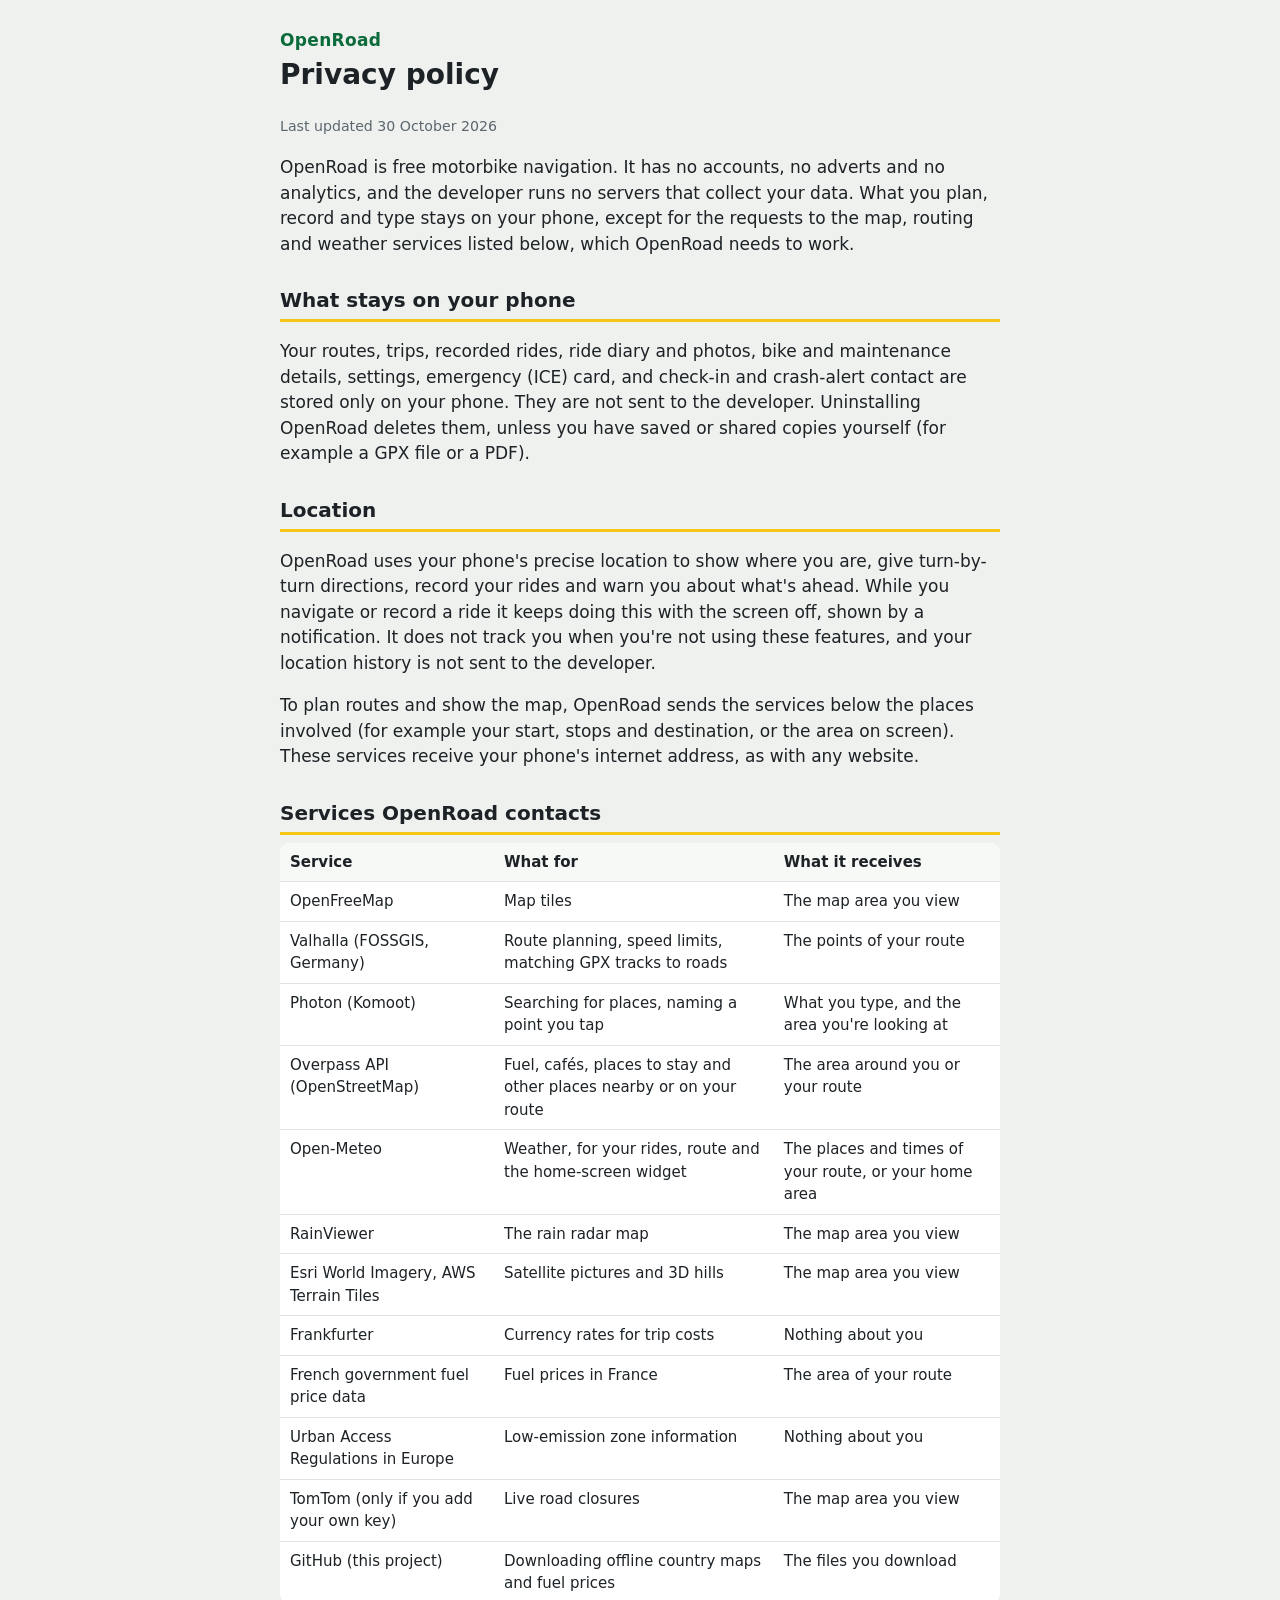
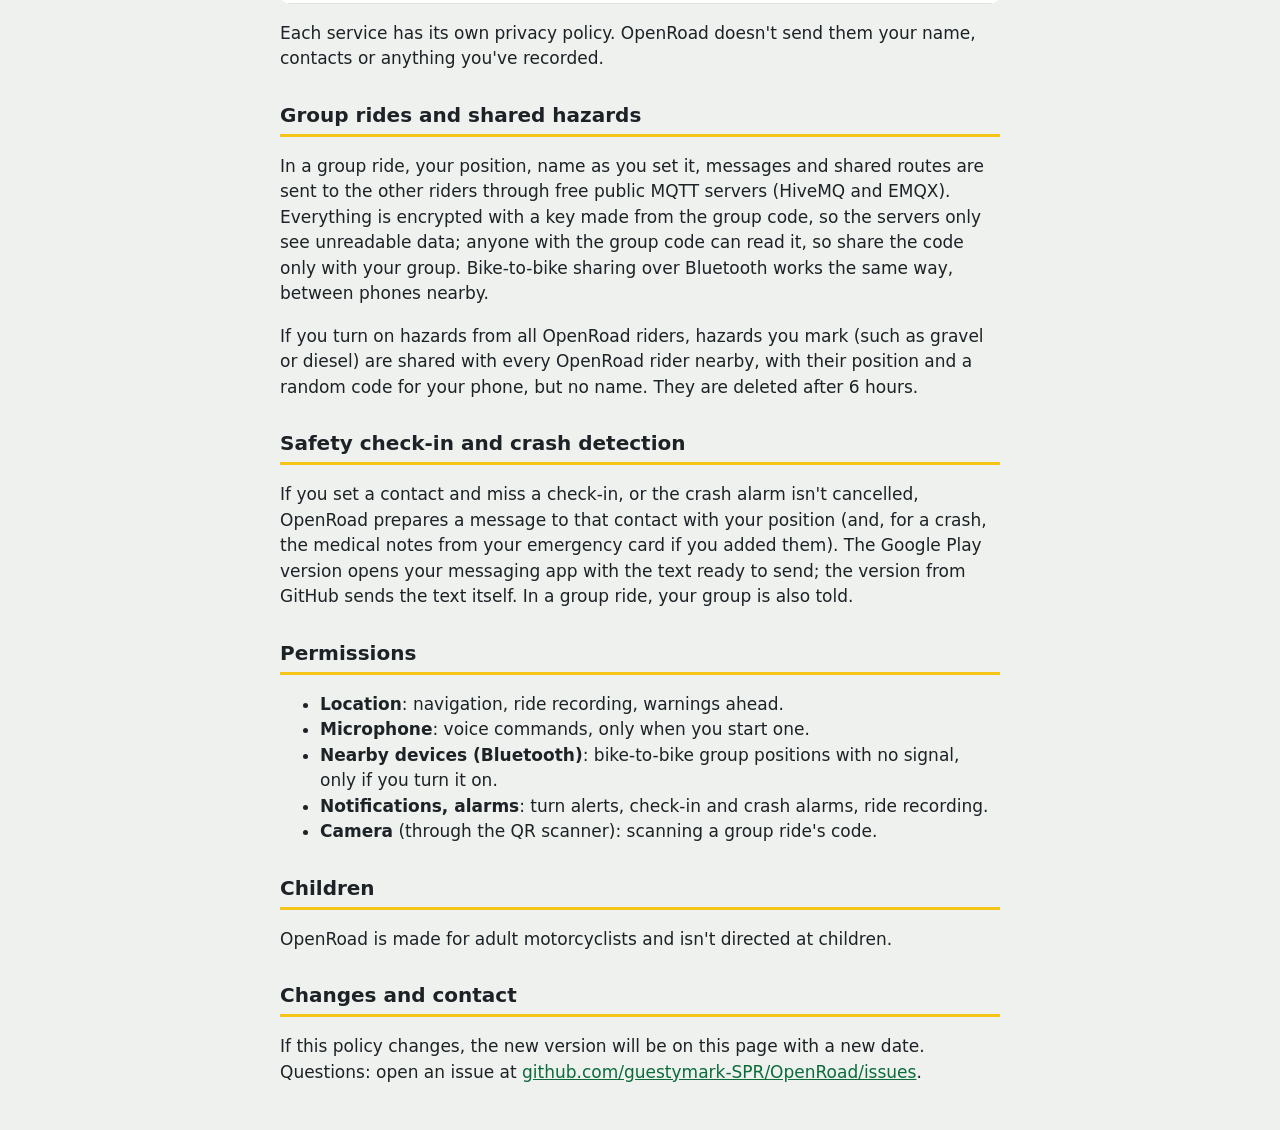
==== docs/privacy.html @ f7818fd6 "Google Play version: a play build alongside the GitHub one Play doesn't allow apps to install their " ====
<!doctype html>
<html lang="en"><head><meta charset="utf-8"><meta name="viewport" content="width=device-width,initial-scale=1">
<title>Privacy policy · OpenRoad</title>
<style>
:root{--g:#0b6b3a;--y:#f5c518;--ink:#1c2226;--bg:#eef1ee}
body{margin:0;font:17px/1.5 system-ui,-apple-system,"Segoe UI",Roboto,sans-serif;background:var(--bg);color:var(--ink)}
main{max-width:720px;margin:0 auto;padding:28px 18px}
h1{font-size:28px;margin:0 0 6px}h2{font-size:20px;margin:28px 0 8px;border-bottom:3px solid var(--y);padding-bottom:4px}
.brand{color:var(--g);font-weight:800;letter-spacing:.02em}
table{border-collapse:collapse;width:100%;background:#fff;border-radius:10px;overflow:hidden;font-size:15px}
th,td{text-align:left;padding:8px 10px;border-bottom:1px solid #dde3df;vertical-align:top}th{background:#f7f9f7}
small{color:#5c666e}a{color:var(--g)}
</style></head><body><main>
<div class="brand">OpenRoad</div>
<h1>Privacy policy</h1>
<p><small>Last updated 30 October 2026</small></p>

<p>OpenRoad is free motorbike navigation. It has no accounts, no adverts and no analytics, and the developer runs no servers that collect your data. What you plan, record and type stays on your phone, except for the requests to the map, routing and weather services listed below, which OpenRoad needs to work.</p>

<h2>What stays on your phone</h2>
<p>Your routes, trips, recorded rides, ride diary and photos, bike and maintenance details, settings, emergency (ICE) card, and check-in and crash-alert contact are stored only on your phone. They are not sent to the developer. Uninstalling OpenRoad deletes them, unless you have saved or shared copies yourself (for example a GPX file or a PDF).</p>

<h2>Location</h2>
<p>OpenRoad uses your phone's precise location to show where you are, give turn-by-turn directions, record your rides and warn you about what's ahead. While you navigate or record a ride it keeps doing this with the screen off, shown by a notification. It does not track you when you're not using these features, and your location history is not sent to the developer.</p>
<p>To plan routes and show the map, OpenRoad sends the services below the places involved (for example your start, stops and destination, or the area on screen). These services receive your phone's internet address, as with any website.</p>

<h2>Services OpenRoad contacts</h2>
<table>
<tr><th>Service</th><th>What for</th><th>What it receives</th></tr>
<tr><td>OpenFreeMap</td><td>Map tiles</td><td>The map area you view</td></tr>
<tr><td>Valhalla (FOSSGIS, Germany)</td><td>Route planning, speed limits, matching GPX tracks to roads</td><td>The points of your route</td></tr>
<tr><td>Photon (Komoot)</td><td>Searching for places, naming a point you tap</td><td>What you type, and the area you're looking at</td></tr>
<tr><td>Overpass API (OpenStreetMap)</td><td>Fuel, cafés, places to stay and other places nearby or on your route</td><td>The area around you or your route</td></tr>
<tr><td>Open-Meteo</td><td>Weather, for your rides, route and the home-screen widget</td><td>The places and times of your route, or your home area</td></tr>
<tr><td>RainViewer</td><td>The rain radar map</td><td>The map area you view</td></tr>
<tr><td>Esri World Imagery, AWS Terrain Tiles</td><td>Satellite pictures and 3D hills</td><td>The map area you view</td></tr>
<tr><td>Frankfurter</td><td>Currency rates for trip costs</td><td>Nothing about you</td></tr>
<tr><td>French government fuel price data</td><td>Fuel prices in France</td><td>The area of your route</td></tr>
<tr><td>Urban Access Regulations in Europe</td><td>Low-emission zone information</td><td>Nothing about you</td></tr>
<tr><td>TomTom (only if you add your own key)</td><td>Live road closures</td><td>The map area you view</td></tr>
<tr><td>GitHub (this project)</td><td>Downloading offline country maps and fuel prices</td><td>The files you download</td></tr>
</table>
<p>Each service has its own privacy policy. OpenRoad doesn't send them your name, contacts or anything you've recorded.</p>

<h2>Group rides and shared hazards</h2>
<p>In a group ride, your position, name as you set it, messages and shared routes are sent to the other riders through free public MQTT servers (HiveMQ and EMQX). Everything is encrypted with a key made from the group code, so the servers only see unreadable data; anyone with the group code can read it, so share the code only with your group. Bike-to-bike sharing over Bluetooth works the same way, between phones nearby.</p>
<p>If you turn on hazards from all OpenRoad riders, hazards you mark (such as gravel or diesel) are shared with every OpenRoad rider nearby, with their position and a random code for your phone, but no name. They are deleted after 6 hours.</p>

<h2>Safety check-in and crash detection</h2>
<p>If you set a contact and miss a check-in, or the crash alarm isn't cancelled, OpenRoad prepares a message to that contact with your position (and, for a crash, the medical notes from your emergency card if you added them). The Google Play version opens your messaging app with the text ready to send; the version from GitHub sends the text itself. In a group ride, your group is also told.</p>

<h2>Permissions</h2>
<ul>
<li><b>Location</b>: navigation, ride recording, warnings ahead.</li>
<li><b>Microphone</b>: voice commands, only when you start one.</li>
<li><b>Nearby devices (Bluetooth)</b>: bike-to-bike group positions with no signal, only if you turn it on.</li>
<li><b>Notifications, alarms</b>: turn alerts, check-in and crash alarms, ride recording.</li>
<li><b>Camera</b> (through the QR scanner): scanning a group ride's code.</li>
</ul>

<h2>Children</h2>
<p>OpenRoad is made for adult motorcyclists and isn't directed at children.</p>

<h2>Changes and contact</h2>
<p>If this policy changes, the new version will be on this page with a new date. Questions: open an issue at <a href="https://github.com/guestymark-SPR/OpenRoad/issues">github.com/guestymark-SPR/OpenRoad/issues</a>.</p>
</main></body></html>
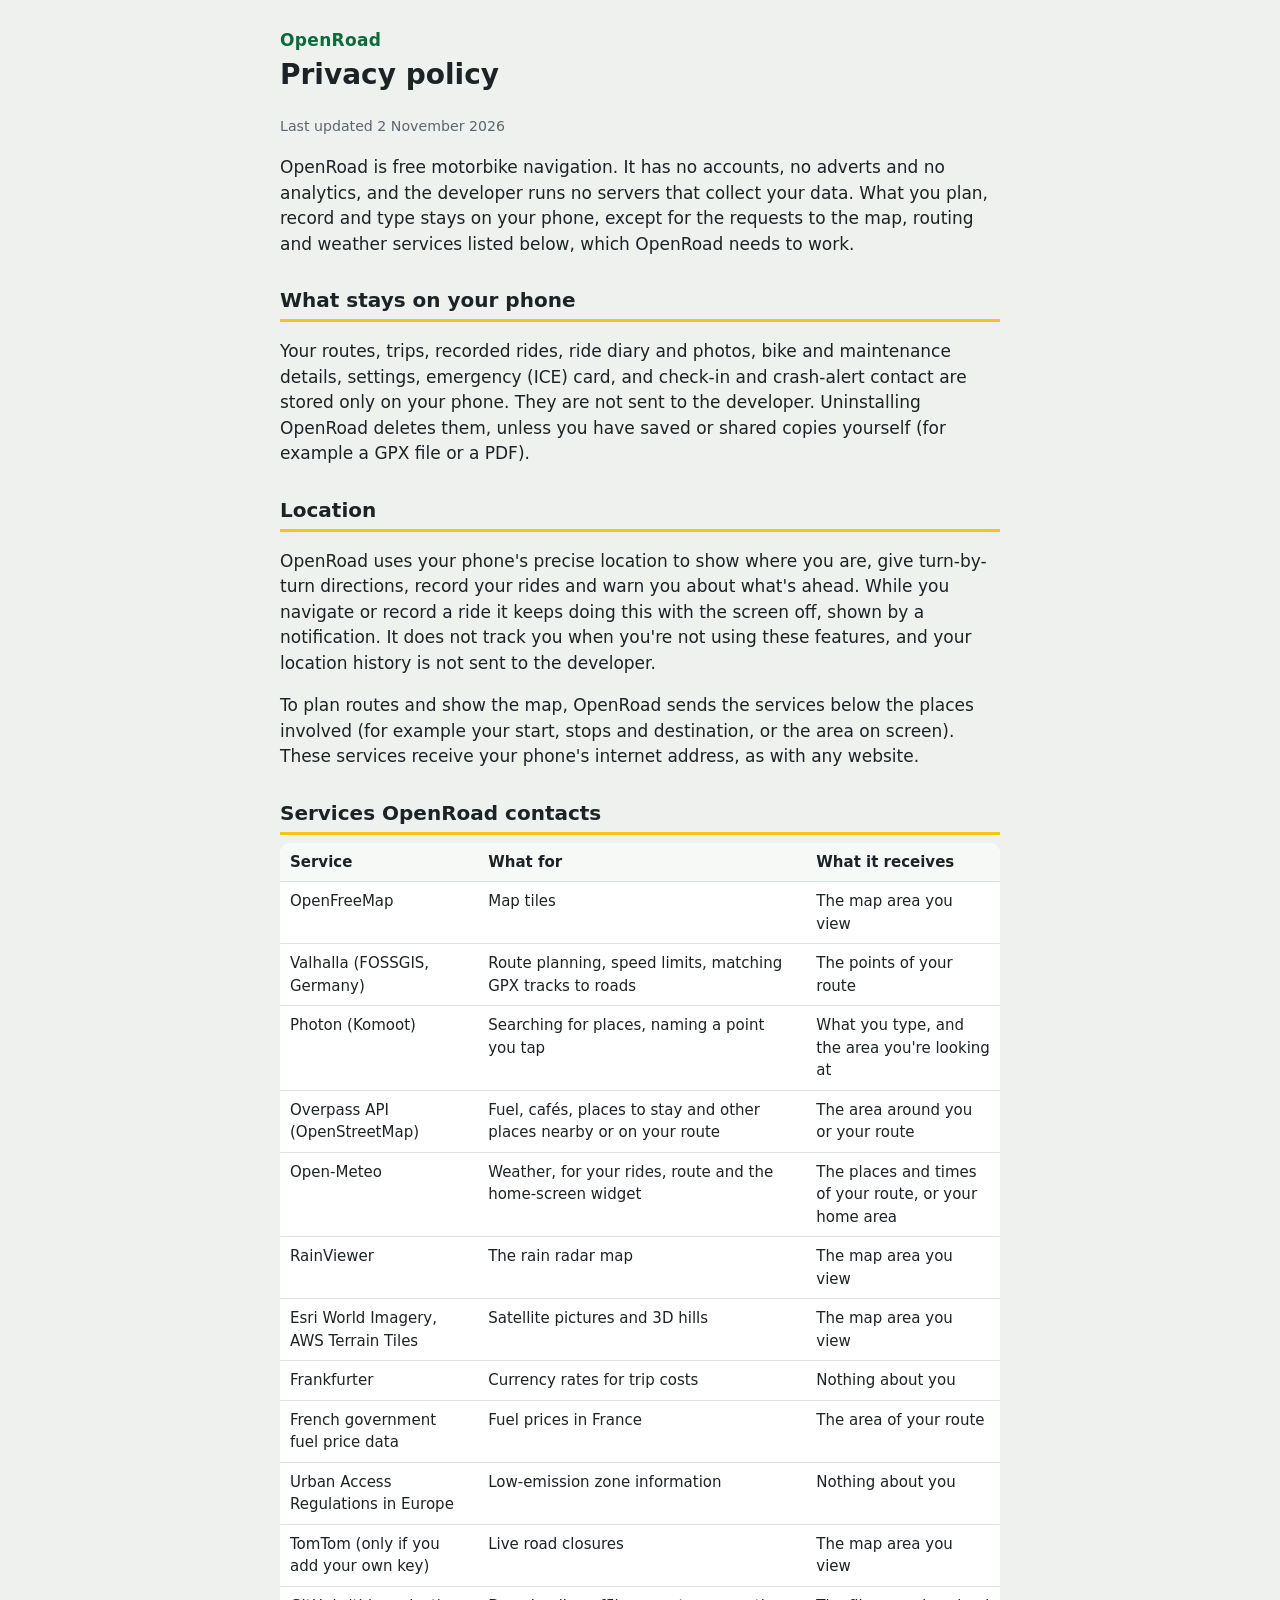
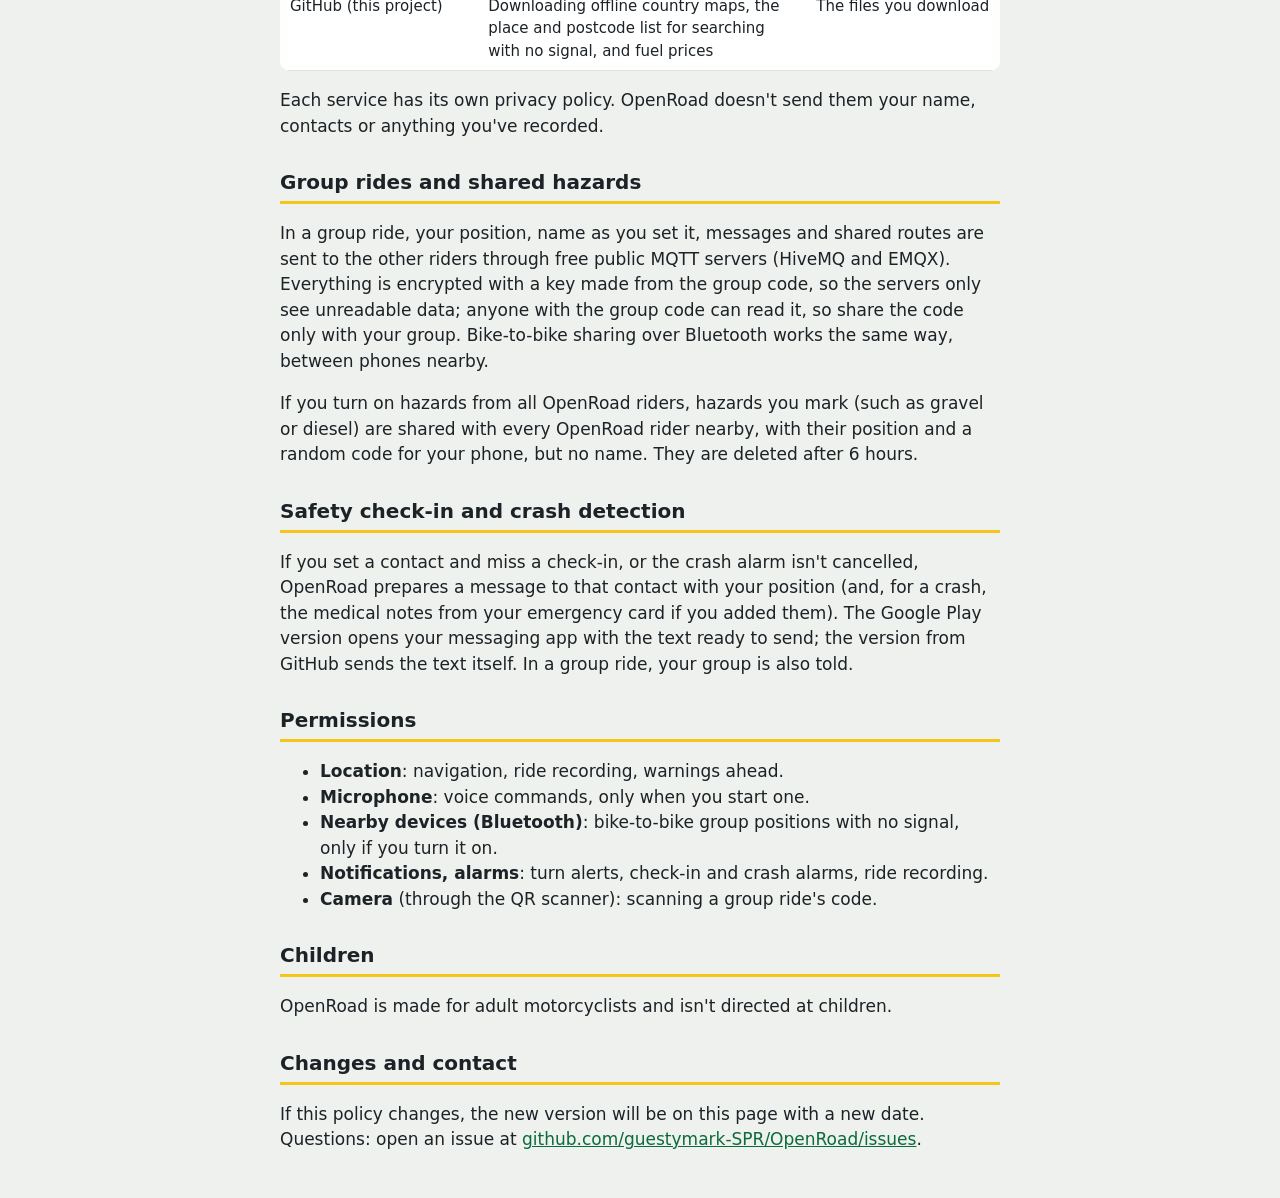
==== commit 4c630185: "Search for places and postcodes with no signal; privacy policy in the app With a country's map pack " ====
--- a/docs/privacy.html
+++ b/docs/privacy.html
@@ -13,7 +13,7 @@
 </style></head><body><main>
 <div class="brand">OpenRoad</div>
 <h1>Privacy policy</h1>
-<p><small>Last updated 30 October 2026</small></p>
+<p><small>Last updated 2 November 2026</small></p>
 
 <p>OpenRoad is free motorbike navigation. It has no accounts, no adverts and no analytics, and the developer runs no servers that collect your data. What you plan, record and type stays on your phone, except for the requests to the map, routing and weather services listed below, which OpenRoad needs to work.</p>
 
@@ -38,7 +38,7 @@
 <tr><td>French government fuel price data</td><td>Fuel prices in France</td><td>The area of your route</td></tr>
 <tr><td>Urban Access Regulations in Europe</td><td>Low-emission zone information</td><td>Nothing about you</td></tr>
 <tr><td>TomTom (only if you add your own key)</td><td>Live road closures</td><td>The map area you view</td></tr>
-<tr><td>GitHub (this project)</td><td>Downloading offline country maps and fuel prices</td><td>The files you download</td></tr>
+<tr><td>GitHub (this project)</td><td>Downloading offline country maps, the place and postcode list for searching with no signal, and fuel prices</td><td>The files you download</td></tr>
 </table>
 <p>Each service has its own privacy policy. OpenRoad doesn't send them your name, contacts or anything you've recorded.</p>
 
